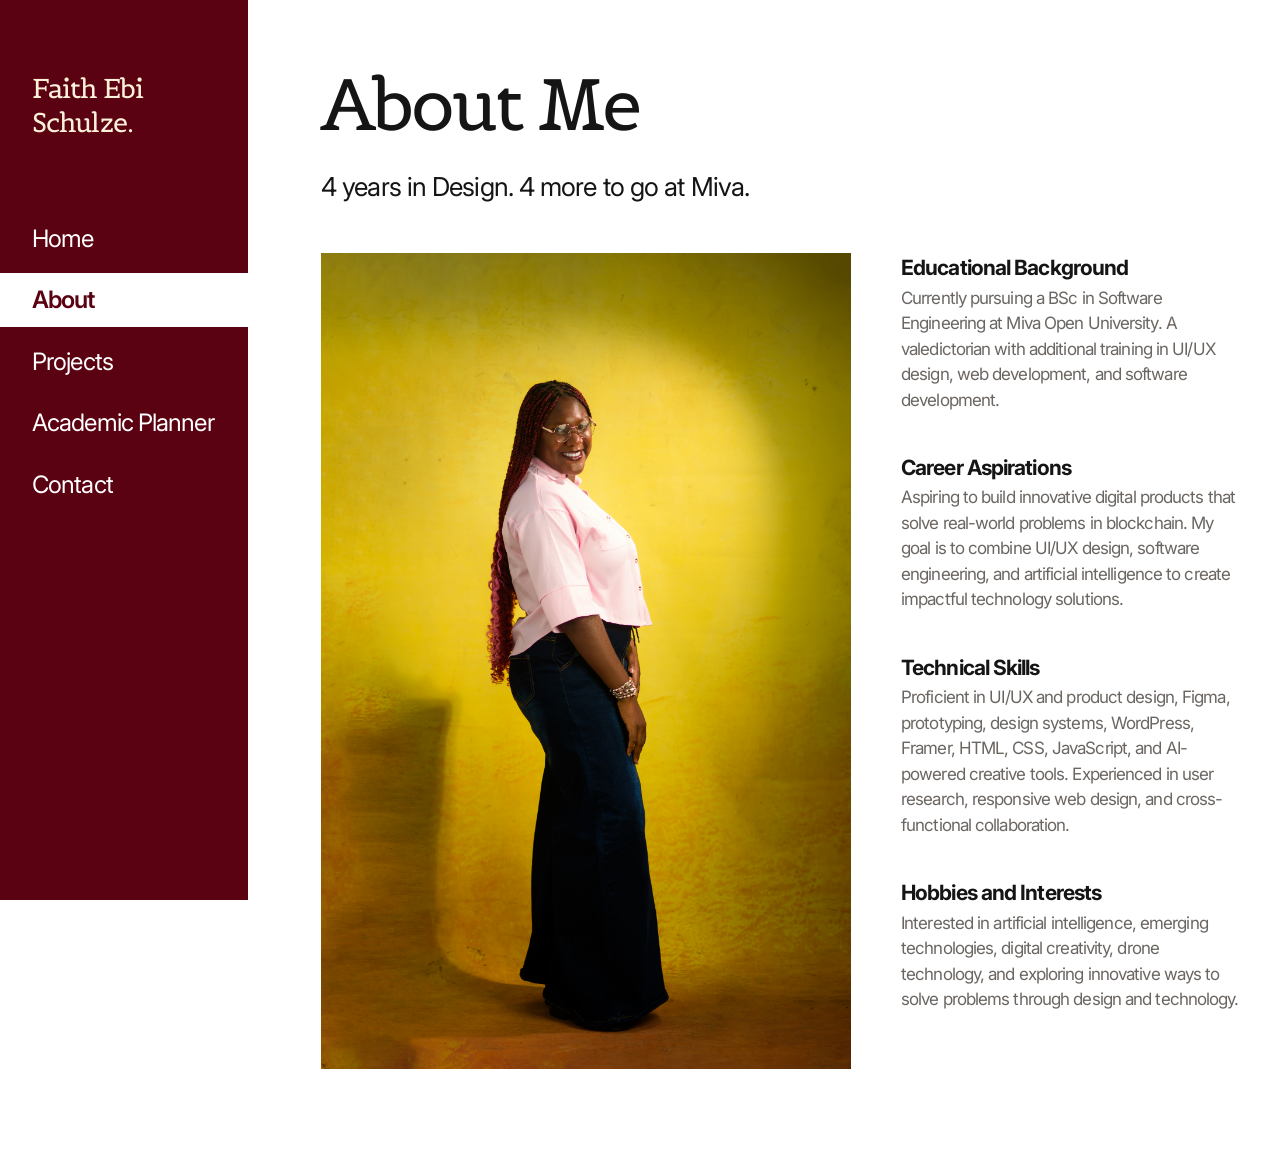
==== about.html @ 4c9703ba "Add files via upload" ====
<!DOCTYPE html>
<html lang="en">
<head>
    <meta charset="UTF-8">
    <meta name="viewport" content="width=device-width, initial-scale=1.0">
    <meta name="description" content="My student portfolio and academic projects">
    <title>Faith Schulze | UI/UX Designer</title>
    <link rel="preconnect" href="https://fonts.googleapis.com">
    <link rel="preconnect" href="https://fonts.gstatic.com" crossorigin>
    <link href="https://fonts.googleapis.com/css2?family=Inter:wght@400;500;600;700&display=swap" rel="stylesheet">
    <link rel="stylesheet" href="style.css">
    <script src="script.js" defer></script>
    <link rel="preconnect" href="https://fonts.googleapis.com">
<link rel="preconnect" href="https://fonts.gstatic.com" crossorigin>
<link href="https://fonts.googleapis.com/css2?family=Belgrano&display=swap" rel="stylesheet">
</head>
<body>
    <header class="site-header">
        <a class="logo" href="index.html">Faith Ebi Schulze.</a>

        <nav aria-label="Main navigation">
            <ul class="nav-links">
                <li><a href="index.html">Home</a></li>
                <li><a href="about.html">About</a></li>
                <li><a href="projects.html">Projects</a></li>
                <li><a href="academicplanner.html">Academic Planner</a></li>
                <li><a href="contact.html">Contact</a></li>
            </ul>
        </nav>
    </header>

   <main>
    <section class="hero">
        <h1>About Me</h1>

        <p class="role">
            4 years in Design. 4 more to go at Miva.
        </p>    
    </section>
     <section class="about-content">
            <div class="about-image">
                <img
                    src="MAV_1252.jpg.jpeg"
                    alt="Faith Ebi Schulze standing against a yellow background"
                >
            </div>

            <div class="about-details">
                <article class="about-item">
                    <h2>Educational Background</h2>
                    <p>
                        Currently pursuing a BSc in Software Engineering
                        at Miva Open University. A valedictorian with
                        additional training in UI/UX design, web
                        development, and software development.
                    </p>
                </article>

                <article class="about-item">
                    <h2>Career Aspirations</h2>
                    <p>
                        Aspiring to build innovative digital products
                        that solve real-world problems in blockchain.
                        My goal is to combine UI/UX design, software
                        engineering, and artificial intelligence to
                        create impactful technology solutions.
                    </p>
                </article>

                <article class="about-item">
                    <h2>Technical Skills</h2>
                    <p>
                        Proficient in UI/UX and product design, Figma,
                        prototyping, design systems, WordPress, Framer,
                        HTML, CSS, JavaScript, and AI-powered creative
                        tools. Experienced in user research, responsive
                        web design, and cross-functional collaboration.
                    </p>
                </article>

                <article class="about-item">
                    <h2>Hobbies and Interests</h2>
                    <p>
                        Interested in artificial intelligence, emerging
                        technologies, digital creativity, drone
                        technology, and exploring innovative ways to
                        solve problems through design and technology.
                    </p>
                </article>
            </div>
        </section>
    </main>

</body>
</html>
</main>
</body>
</html>
---- style.css ----
* {
    box-sizing: border-box;
    margin: 0;
    padding: 0;
}

:root {
    --burgundy: #5B0212;
    --white: #ffffff;
    --text: #151515;
    --muted: #454545;
    --logo: #FBF1D9;
}

body {
    font-family: "Inter", sans-serif;
    letter-spacing: -0.9px;
    color: var(--text);
    background: var(--white);
    line-height: 1.6;
}

a {
    color: inherit;
    text-decoration: none;
}

.site-header {
    position: fixed;
    inset: 0 auto 0 0;
    width: 248px;
    height: 100vh;
    background: var(--burgundy);
    color: var(--logo);
    z-index: 10;
}

.logo {
    display: block;
    padding: 72px 32px;
    font-family: "Belgrano", serif;
    font-size: 27px;
    font-weight: 400;
    line-height: 1.25;
    max-width: 220px;
}

.nav-links {
    list-style: none;
}

.nav-links a {
    display: block;
    padding: 10px 32px;
    margin-bottom: 8px;
    font-size: 24px;
    line-height: 1.4;
    transition: background 0.2s ease, color 0.2s ease;
    color: var(--white);
}

.nav-links a:hover,
.nav-links a:focus-visible {
    background: #ffffff;
    color: var(--text);
}

.nav-links a.active {
    background: var(--white);
    color: var(--burgundy);
    font-weight: 600;
}

main {
        margin-left: 248px;
    padding: 64px 40px 40px 73px;
}

h1 {
    font-family:"Belgrano", serif;
    font-size: 72px;
    line-height: 1.15;
    letter-spacing: -3px;
    margin-bottom: 22px;
    font-weight: 400;
}

.hero .role {
    font-size: 26px;
    line-height: 1.4;
    margin-bottom: 16px;
}

.hero .intro-text {
    font-size:18px;
    line-height: 1.55;
    margin-bottom: 18px;
    color: var(--muted);
}

.hero-image img {
    display: block;
    width: 100%;
    height: auto;
    max-height: 466px;
    object-fit: cover;
    object-position: center 15%;
}

section {
    margin-bottom: 48px;
}

h2 {
    font-family: inherit;
    font-size: 2.5rem;
    margin-bottom: 16px;
}

.project-card p {
    font-size: 1.1rem;      
    line-height: 1.5;
    letter-spacing: 0px;
    color: var(--muted);
}


.store-link {
    display: inline-block;
    align-items: flex-start;
    gap: 10px;
    background: #000000;
    color: #ffffff;
    padding: 6px 12px;
    border: 1px solid #777;
    border-radius: 6px;
    text-decoration: none;
    margin-top: 16px;
    transition: background 0.2s ease;
    margin-top: auto
}

.store-link:hover {
    background: #292929;
}

.store-link img {
    width: 30px;
    height: 30px;
    object-fit: contain;
}

.store-link span {
    display: flex;
    flex-direction: column;
    font-family: Arial, sans-serif;
    font-size: 17px;
    font-weight: 600;
    line-height: 1.1;
}

.store-link small {
    font-size: 9px;
    font-weight: 400;
    letter-spacing: 0.5px;
}

.project-link {
    display: inline-block;
    padding: 10px 16px;
    background: #000;
    color: #fff;
    text-decoration: none;
    border-radius: 6px;
    font-weight: 600;
    margin-top: 16px;
    transition: background 0.3s ease;
    align-self: flex-start;
    gap: 10px;
}

.project-link:hover {
    background: #5b0012;
}
@media (max-width: 900px) {
    .site-header {
        position: static;
        width: 100%;
        height: auto;
    }

    .logo {
        padding: 20px 24px;
        max-width: none;
        font-size: 1.6rem;
    }

    .nav-links {
        display: flex;
        flex-wrap: wrap;
        padding: 0 0px 0px;
        gap: 4px;
    }

    .nav-links a {
        font-size: 1rem;
        padding: 8px 12px;
        margin: 0;
    }

    main {
        margin-left: 0;
        padding: 42px 6%;
    }

    .hero h1 {
        letter-spacing: -1px;
    }

    .hero-image img {
        max-height: 400px;
        object-position: center 2%;
    }

    
}

/* ABOUT PAGE */

.about-main {
    margin-left: 248px;
    padding: 64px 40px 60px 67px;
}

.about-heading {
    margin-bottom: 66px;
}

/*.about-heading h1 {
    font-family: Georgia, "Times New Roman", serif;
    font-size: 76px;
    font-weight: 400;
    line-height: 1.15;
    letter-spacing: -2px;
    margin-bottom: 28px;
}*/

.about-heading > p {
    font-size: 28px;
    line-height: 1.4;
}

.about-content {
    display: grid;
    grid-template-columns: minmax(0, 530px) minmax(0, 1fr);
    gap: 50px;
    align-items: start;
}

.about-image img {
    display: block;
    width: 100%;
    height: min-content;
    object-fit: cover;
    object-position: center;
}

.about-details {
    display: flex;
    flex-direction: column;
    gap: 40px;
}

.about-item h2 {
    
    font-size: 21px;
    font-weight: 700;
    line-height: 1.4;
    margin-bottom: 3px;
}

.about-item p {
    font-size: 17px;
    line-height: 1.5;
    color: #6b6662;
}

/* ABOUT PAGE: MOBILE AND TABLET */

@media (max-width: 1100px) {
    .about-main {
        padding: 40px 30px;
    }

    .about-content {
        grid-template-columns: minmax(0, 0.9fr) minmax(0, 1fr);
        gap: 30px;
    }

    .about-image img {
        height: 480px;
    }

    .about-details {
        gap: 28px;
    }
}

@media (max-width: 900px) {
    .about-main {
        margin-left: 0;
        padding: 32px 6%;
    }

    .about-heading {
        margin-bottom: 36px;
    }

    .about-heading h1 {
        font-size: 52px;
    }

    .about-heading > p {
        font-size: 21px;
    }

    .about-content {
        grid-template-columns: 1fr;
        gap: 32px;
    }

    .about-image img {
        height: auto;
        max-height: 600px;
        object-fit: cover;
    }

    .about-details {
        gap: 26px;
    }
}

/* PROJECTS PAGE */

.projects-main {
    margin-left: 248px;
    padding: 54px 40px 50px 54px;
}

.projects-heading {
    margin-bottom: 52px;
}

/*.projects-heading h1 {
    font-family: Georgia, "Times New Roman", serif;
    font-size: 60px;
    font-weight: 400;
    line-height: 1.2;
    letter-spacing: -2px;
    margin-bottom: 22px;
}*/

.projects-heading p {
    font-size: 23px;
    line-height: 1.45;
    max-width: 950px;
}

.projects-grid {
    display: grid;
    grid-template-columns: repeat(3, minmax(0, 1fr));
    gap: 20px 14px;
}

.project-card {
    background: #e9e4dc;
    overflow: hidden;
    min-width: 0;
}

.project-card > img {
    display: block;
    width: 100%;
    height: 290px;
    object-fit: cover;
}

.project-info {
    padding: 25px 14px 16px;
    min-height: 206px;
}

.project-title {
    display: flex;
    justify-content: space-between;
    align-items: center;
    gap: 10px;
    margin-bottom: 0px;
}

.project-title h2 {
    font-family: "Inter", sans-serif;
    font-size: 21px;
    font-weight: 700;
    margin: 0;
}

.project-title > a {
    font-size: 24px;
    font-weight: 700;
    transition: transform 0.2s ease;
}

.project-title > a:hover {
    transform: translateX(5px);
}

.project-info > p {
    color: #69645f;
    font-size: 14px;
    margin-bottom: 15px;
}

.project-tags {
    display: flex;
    flex-wrap: wrap;
    gap: 8px;
    font-size: 12px;
    font-weight: 600;
}

.project-tags span {
    background: #f8f6f3;
    color: #5f5a55;
    padding: 4px 10px;
    border-radius: 20px;
    font-size: 11px;
}


.store-link {
    display: inline-flex;
    align-items: center;
    justify-content: flex-start;
    gap: 9px;
    background: #000;
    color: #fff;
    padding: 6px 12px;
    border: 1px solid #777;
    border-radius: 6px;
    text-decoration: none;
    margin-top: 16px;
}

.store-link img {
    width: 30px;
    height: 30px;
    object-fit: contain;
    flex-shrink: 0;
}

.store-text {
    display: flex;
    flex-direction: column;
    font-family: "Play", sans-serif;
    font-size: 17px;
    font-weight: 600;
    line-height: 1.15;
    white-space: nowrap;
}

.store-text small {
    font-size: 9px;
    font-weight: 400;
    letter-spacing: 0.5px;
}

/* PROJECTS PAGE RESPONSIVENESS */

@media (max-width: 1100px) {
    .projects-main {
        padding: 40px 30px;
    }

    .projects-grid {
        grid-template-columns: repeat(2, minmax(0, 1fr));
    }
}

@media (max-width: 900px) {
    .projects-main {
        margin-left: 0;
        padding: 32px 6%;
    }

    .projects-heading h1 {
        font-size: 48px;
    }

    .projects-heading p {
        font-size: 18px;
    }

    .projects-grid {
        grid-template-columns: 1fr;
        gap: 24px;
    }

    .project-card > img {
        height: auto;
        aspect-ratio: 1.1 / 1;
    }
}

/*override the global heading size for smaller screens:*/
@media (max-width: 900px) {
    h1 {
        font-size: 48px;
        letter-spacing: -1px;
    }

    .logo {
        padding: 20px 24px;
        font-size: 24px;
        max-width: none;
    }
}


/* ACADEMIC PLANNER PAGE */

.planner-main {
    margin-left: 248px;
    padding: 64px 40px 50px 73px;
}

.planner-heading {
    margin-bottom: 70px;
}

.planner-heading p {
    font-size: 28px;
    line-height: 1.4;
}

.planner-content {
    display: grid;
    grid-template-columns: minmax(0, 1fr) minmax(0, 1.1fr);
    gap: 55px;
    align-items: stretch;
    min-height: 470px;
}

/* TASK INPUT AREA */

.task-form {
    display: flex;
    flex-direction: column;
    min-width: 0;
}

.task-form label {
    font-size: 22px;
    font-weight: 700;
    margin-bottom: 24px;
}

.task-input-wrapper {
    display: flex;
    align-items: center;
    gap: 12px;
    margin-bottom: auto;
}

.plus-icon {
    font-size: 38px;
    font-weight: 300;
    color: #6b6662;
    line-height: 1;
}

.task-input-wrapper input {
    width: 100%;
    border: none;
    outline: none;
    background: transparent;
    font-size: 18px;
    font-style: italic;
    padding: 10px 0;
    color: #171717;
}

.task-input-wrapper input::placeholder {
    color: #77716c;
    opacity: 1;
}

.task-input-wrapper input:focus {
    border-bottom: 1px solid #77716c;
}

.add-task-btn {
    width: 100%;
    height: 64px;
    border: none;
    background: #171717;
    color: #ffffff;
    font-size: 18px;
    font-weight: 600;
    cursor: pointer;
    transition: background 0.2s ease;
}

.add-task-btn:hover {
    background: #5b0010;
}

/* TASK DISPLAY PANEL */

.task-panel {
    background: #f5f2ef;
    padding: 36px;
    min-width: 0;
    min-height: 470px;
}

.task-panel h2 {
    font-size: 23px;
    font-weight: 700;
    margin-bottom: 40px;
    color: #151515;
}

.task-list {
    display: flex;
    flex-direction: column;
    gap: 14px;
    
}

.empty-message {
    display: flex;
    justify-content: center;
    align-items: center;
    min-height: 300px;
    color: #6b6662;
    font-size: 18px;
}

/* INDIVIDUAL TASK */

.task-item {
    display: flex;
    align-items: center;
    gap: 12px;
    min-width: 0;
}

.task-item input[type="checkbox"] {
    width: 27px;
    height: 27px;
    flex-shrink: 0;
    accent-color: #171717;
    cursor: pointer;
}

.task-name {
    flex: 1;
    min-width: 0;
    overflow-wrap: anywhere;
    font-size: 18px;
    color: #6b6662;
}

.task-item.completed .task-name {
    text-decoration: line-through;
    opacity: 0.55;
}

.delete-task {
    border: none;
    background: transparent;
    color: #e00000;
    font-size: 25px;
    cursor: pointer;
    padding: 0 4px;
    line-height: 1;
}

.delete-task:hover {
    color: #990000;
}

/* RESPONSIVE LAYOUT */

@media (max-width: 1100px) {
    .planner-main {
        padding: 40px 30px;
    }

    .planner-content {
        gap: 30px;
    }

    .task-panel {
        padding: 25px;
    }
}

@media (max-width: 900px) {
    .planner-main {
        margin-left: 0;
        padding: 32px 6%;
    }

    .planner-heading {
        margin-bottom: 40px;
    }

    .planner-heading p {
        font-size: 20px;
    }

    .planner-content {
        grid-template-columns: 1fr;
        gap: 35px;
    }

    .task-form {
        min-height: 250px;
    }

    .task-panel {
        min-height: 350px;
    }

    .empty-message {
        min-height: 200px;
    }
}
.delete-task {
    border: none;
    background: transparent;
    color: #e00000;
    font-size: 20px;
    cursor: pointer;
    padding: 5px;
    transition: color 0.2s ease, transform 0.2s ease;
}

.delete-task:hover {
    color: #990000;
    transform: scale(1.1);
}

/* CONTACT PAGE */

.contact-main {
    margin-left: 268px;
    padding: 65px 5% 60px;
}

.contact-heading {
    margin-bottom: 68px;
}

.contact-heading p {
    font-size: 28px;
    line-height: 1.4;
}

.contact-content {
    display: grid;
    grid-template-columns: minmax(0, 1.35fr) minmax(220px, 0.65fr);
    gap: 70px;
    align-items: start;
}

/* FORM CONTAINER */

.contact-form-container {
    background: #f5f2ef;
    padding: 35px;
    min-height: 570px;
}

#contactForm {
    display: flex;
    flex-direction: column;
    gap: 25px;
}

.form-group {
    display: flex;
    flex-direction: column;
    gap: 7px;
}

.form-group label {
    font-size: 15px;
    font-weight: 500;
    color: #171717;
}

.form-group input,
.form-group textarea {
    width: 100%;
    border: none;
    outline: none;
    background: #ffffff;
    padding: 18px;
    font-family: Arial, Helvetica, sans-serif;
    font-size: 15px;
    color: #171717;
}

.form-group input {
    height: 61px;
}

.form-group textarea {
    height: 150px;
    resize: vertical;
}

.form-group input::placeholder,
.form-group textarea::placeholder {
    color: #9aa7ba;
    opacity: 1;
}

.form-group input:focus,
.form-group textarea:focus {
    outline: 1px solid #6b0013;
}

.error-message {
    color: #d00000;
    font-size: 13px;
    min-height: 0;
}

.submit-btn {
    width: 100%;
    height: 60px;
    border: none;
    background: #171717;
    color: #ffffff;
    font-size: 17px;
    font-weight: 600;
    cursor: pointer;
    transition: background 0.2s ease;
}

.submit-btn:hover {
    background: #5b0010;
}

/* CONTACT DETAILS */

.contact-info {
    padding-top: 35px;
}

.contact-detail {
    margin-bottom: 45px;
}

.contact-detail h2 {
    font-family: Arial, Helvetica, sans-serif;
    font-size: 22px;
    margin-bottom: 7px;
}

.contact-detail a {
    color: #6b6662;
    font-size: 18px;
    text-decoration: none;
}

.contact-detail a:hover {
    color: #5b0010;
}

/* SOCIAL MEDIA */

.social-links {
    display: flex;
    align-items: center;
    gap: 27px;
    margin-top: 40px;
}

.social-links a {
    color: #6b6662;
    font-size: 25px;
    transition: color 0.2s ease, transform 0.2s ease;
}

.social-links a:hover {
    color: #5b0010;
    transform: translateY(-3px);
}

/* SUCCESS MESSAGE */

.success-message {
    display: flex;
    align-items: center;
    justify-content: center;
    text-align: center;
}

.success-message h2 {
    font-family: Arial, Helvetica, sans-serif;
    font-size: 22px;
    margin-bottom: 12px;
}

.success-message p {
    color: #6b6662;
    font-size: 16px;
}

/* RESPONSIVE */

@media (max-width: 1100px) {
    .contact-main {
        padding: 45px 4%;
    }

    .contact-content {
        gap: 35px;
    }

    .contact-form-container {
        padding: 25px;
    }
}

@media (max-width: 900px) {
    .contact-main {
        margin-left: 0;
        padding: 35px 6%;
    }

    .contact-heading {
        margin-bottom: 40px;
    }

    .contact-heading p {
        font-size: 20px;
    }

    .contact-content {
        grid-template-columns: 1fr;
        gap: 35px;
    }

    .contact-info {
        padding-top: 0;
    }

    .contact-form-container {
        min-height: auto;
    }
}
.success-message[hidden] {
    display: none;
}

/* Horizontal Nav Scroll*/

@media (max-width: 768px) {

    .sidebar nav {
        width: 100%;
        overflow-x: auto;
        overflow-y: hidden;
        -webkit-overflow-scrolling: touch;
    }

    .nav-links {
        display: flex;
        flex-wrap: nowrap;
        width: max-content;
        min-width: 100%;
        gap: 0;
    }

    .nav-links li {
        flex: 0 0 auto;
        padding-bottom: 0px;
    }

    .nav-links a {
        display: block;
        white-space: nowrap;
        padding: 18px 24px;
        text-align: center;
    }

    /* Hide scrollbar but keep scrolling functional */
    .sidebar nav::-webkit-scrollbar {
        display: none;
    }

    .sidebar nav {
        scrollbar-width: none;
    }

    .logo {
        display: flex;
        justify-content: center;
        align-items: center;
        width: 100%;
        text-align: center;
        margin: 0 auto;
    }

     .hero-image img {
        max-height: 200px;
        object-position: center 5%;
    }

}
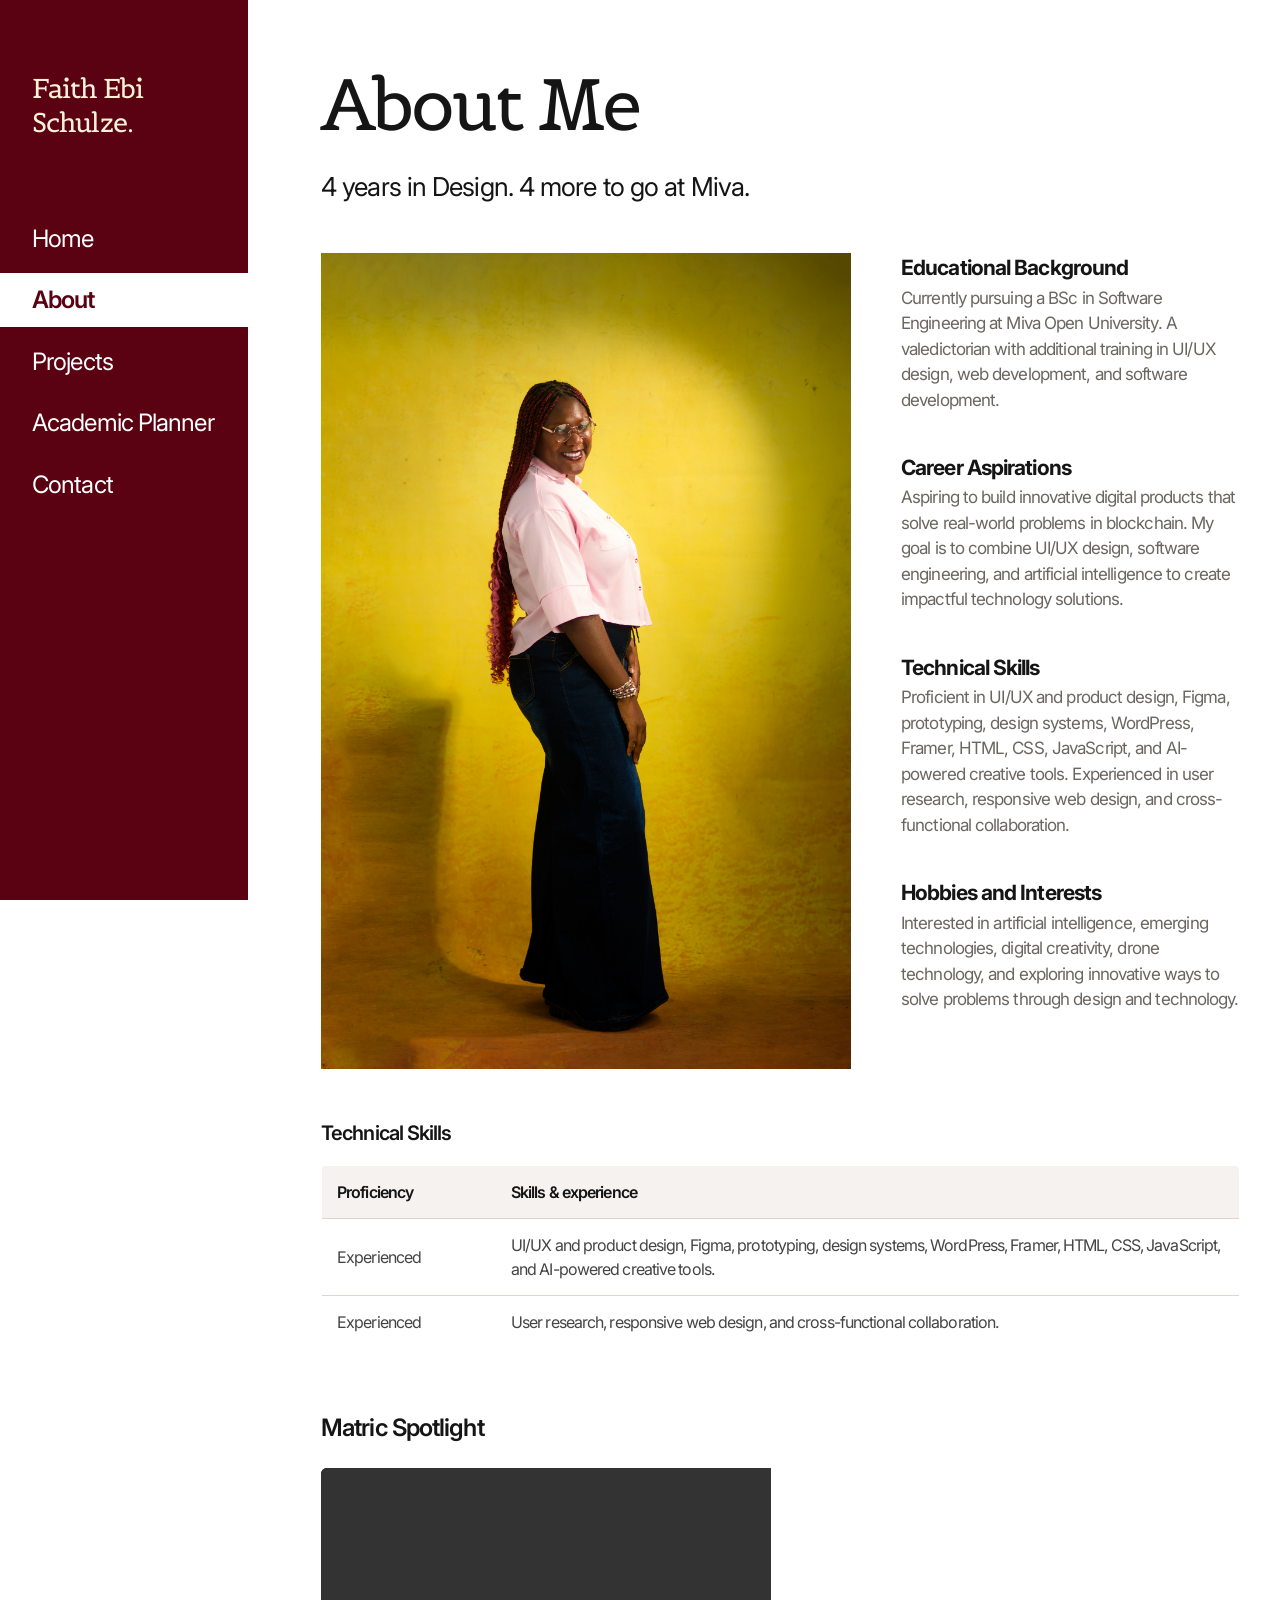
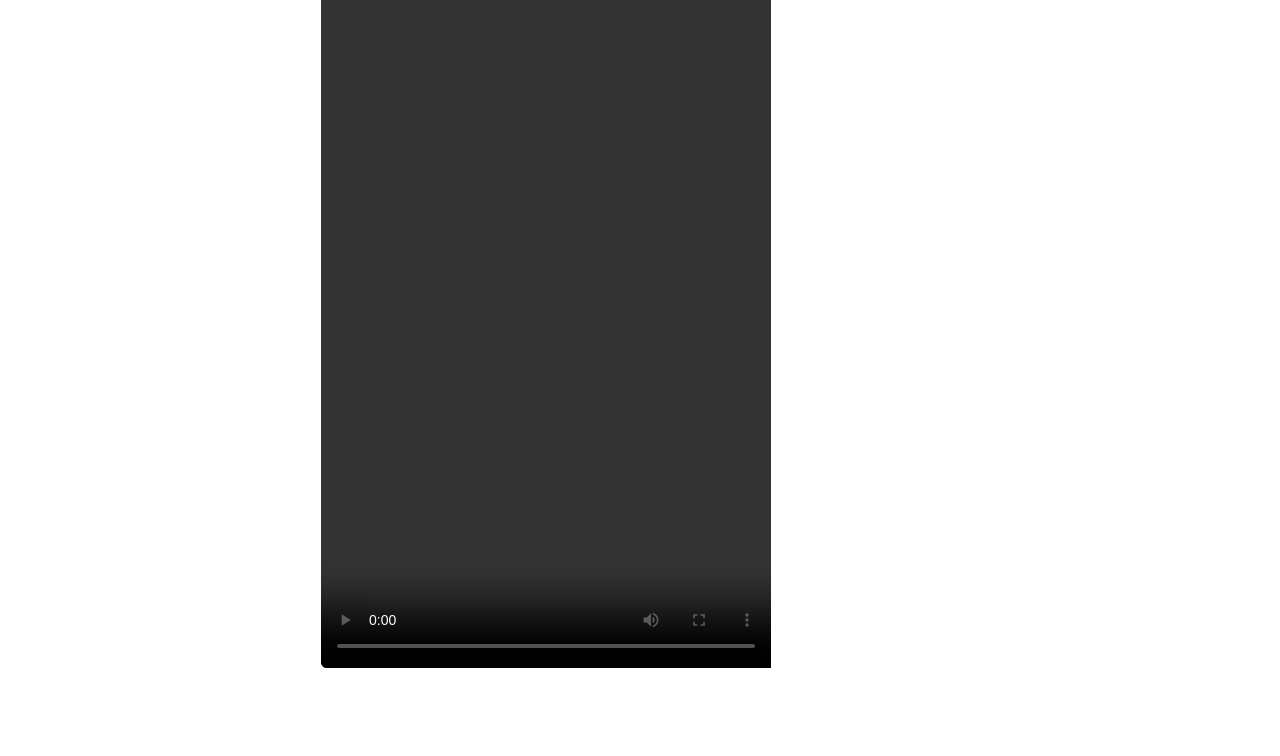
==== commit 1a9ec32c: "Add files via upload" ====
--- a/about.html
+++ b/about.html
@@ -6,6 +6,7 @@
     <meta name="viewport" content="width=device-width, initial-scale=1.0">
     <meta name="description" content="My student portfolio and academic projects">
     <title>Faith Schulze | UI/UX Designer</title>
+    <link rel="icon" type="image/png" href="favicon.png">
     <link rel="preconnect" href="https://fonts.googleapis.com">
     <link rel="preconnect" href="https://fonts.gstatic.com" crossorigin>
     <link href="https://fonts.googleapis.com/css2?family=Inter:wght@400;500;600;700&display=swap" rel="stylesheet">
@@ -90,7 +91,52 @@
                 </article>
             </div>
         </section>
-    </main>
+        <!-- Technical Skills -->
+<section class="technical-skills">
+    <h2>Technical Skills</h2>
+
+    <table class="skills-table">
+        <thead>
+            <tr>
+                <th>Proficiency</th>
+                <th>Skills &amp; experience</th>
+            </tr>
+        </thead>
+
+        <tbody>
+            <tr>
+                <td>Experienced</td>
+                <td>
+                    UI/UX and product design, Figma, prototyping,
+                    design systems, WordPress, Framer, HTML, CSS,
+                    JavaScript, and AI-powered creative tools.
+                </td>
+            </tr>
+
+            <tr>
+                <td>Experienced</td>
+                <td>
+                    User research, responsive web design,
+                    and cross-functional collaboration.
+                </td>
+            </tr>
+        </tbody>
+    </table>
+</section>
+
+<!-- Matric Spotlight -->
+<section class="matric-spotlight">
+    <h2>Matric Spotlight</h2>
+
+    <div class="spotlight-video">
+        <video controls>
+            <source src="reelsvideo.io_1794330294280.mp4" type="video/mp4">
+            Your browser does not support the video element.
+        </video>
+    </div>
+</section>
+
+ </main>
 
 </body>
 </html>
--- a/style.css
+++ b/style.css
@@ -11,6 +11,19 @@
     --text: #151515;
     --muted: #454545;
     --logo: #FBF1D9;
+}
+
+
+html, body {
+    width: 100%;
+    max-width: 100%;
+    margin: 0;
+    overflow-x: hidden;
+}
+
+img {
+    max-width: 100%;
+    height: auto;
 }
 
 body {
@@ -757,7 +770,7 @@
 /* CONTACT PAGE */
 
 .contact-main {
-    margin-left: 268px;
+    margin-left: 248px;
     padding: 65px 5% 60px;
 }
 
@@ -971,14 +984,36 @@
 }
 
 /* Horizontal Nav Scroll*/
+/* HORIZONTAL NAVIGATION SCROLL */
 
 @media (max-width: 768px) {
 
-    .sidebar nav {
+    .site-header {
         width: 100%;
+        position: static;
+        height: auto;
+    }
+
+    .logo {
+        display: flex;
+        justify-content: center;
+        align-items: center;
+        width: 100%;
+        text-align: center;
+        padding: 20px 24px;
+        max-width: none;
+    }
+
+    .site-header nav {
+        width: 100%;
+        max-width: 100%;
         overflow-x: auto;
         overflow-y: hidden;
-        -webkit-overflow-scrolling: touch;
+        scrollbar-width: none;
+    }
+
+    .site-header nav::-webkit-scrollbar {
+        height: 5px;
     }
 
     .nav-links {
@@ -991,37 +1026,131 @@
 
     .nav-links li {
         flex: 0 0 auto;
-        padding-bottom: 0px;
     }
 
     .nav-links a {
         display: block;
         white-space: nowrap;
-        padding: 18px 24px;
+        padding: 14px 20px;
+        margin: 0;
         text-align: center;
     }
 
-    /* Hide scrollbar but keep scrolling functional */
-    .sidebar nav::-webkit-scrollbar {
-        display: none;
-    }
-
-    .sidebar nav {
-        scrollbar-width: none;
-    }
-
-    .logo {
-        display: flex;
-        justify-content: center;
-        align-items: center;
+    main,
+    .about-main,
+    .projects-main,
+    .planner-main,
+    .contact-main {
         width: 100%;
-        text-align: center;
-        margin: 0 auto;
-    }
-
-     .hero-image img {
+        max-width: 100%;
+        margin-left: 0;
+        padding: 25px 6%;
+    }
+
+    h1 {
+        font-size: 48px;
+        letter-spacing: -1px;
+        overflow-wrap: break-word;
+    }
+
+    .hero-image img {
         max-height: 200px;
         object-position: center 5%;
     }
-
-}
+}
+
+/* TECHNICAL SKILLS */
+.technical-skills {
+    width: 100%;
+    margin-top: 45px;
+}
+
+.technical-skills h2 {
+    font-size: 20px;
+    font-weight: 600;
+    margin-bottom: 16px;
+}
+
+.skills-table {
+    width: 100%;
+    border-collapse: collapse;
+    border: 1px solid #ddd5d1;
+    border-radius: 5px;
+    overflow: hidden;
+    color: var(--muted);
+    font-size: 16px;
+}
+
+.skills-table th,
+.skills-table td {
+    padding: 14px 15px;
+    text-align: left;
+    border-bottom: 1px solid #ddd5d1;
+    line-height: 1.5;
+}
+
+.skills-table th {
+    background-color: #f5f2f0;
+    color: var(--text);
+    font-weight: 600;
+}
+
+.skills-table tr:last-child td {
+    border-bottom: none;
+}
+
+.skills-table th:first-child,
+.skills-table td:first-child {
+    width: 19%;
+}
+
+/* MOBILE */
+@media (max-width: 600px) {
+    .skills-table {
+        font-size: 14px;
+    }
+
+    .skills-table th,
+    .skills-table td {
+        padding: 10px;
+    }
+
+    .skills-table th:first-child,
+    .skills-table td:first-child {
+        width: 30%;
+    }
+}
+/* MATRIC SPOTLIGHT */
+.matric-spotlight {
+    margin-top: 60px;
+    width: 100%;
+}
+
+.matric-spotlight h2 {
+    font-size: 24px;
+    margin-bottom: 20px;
+    font-weight: 600;
+}
+
+.spotlight-video {
+    width: 100%;
+    max-width: 900px;
+    overflow: hidden;
+    border-radius: 6px;
+}
+
+.spotlight-video video {
+    display: block;
+    width: 50%;
+    height: auto;
+    aspect-ratio: 9/16;
+    object-fit: fill;
+    background: #000;
+}
+
+@media (max-width: 600px) {
+
+    .spotlight-video video {
+        width: 100%;
+    }
+}
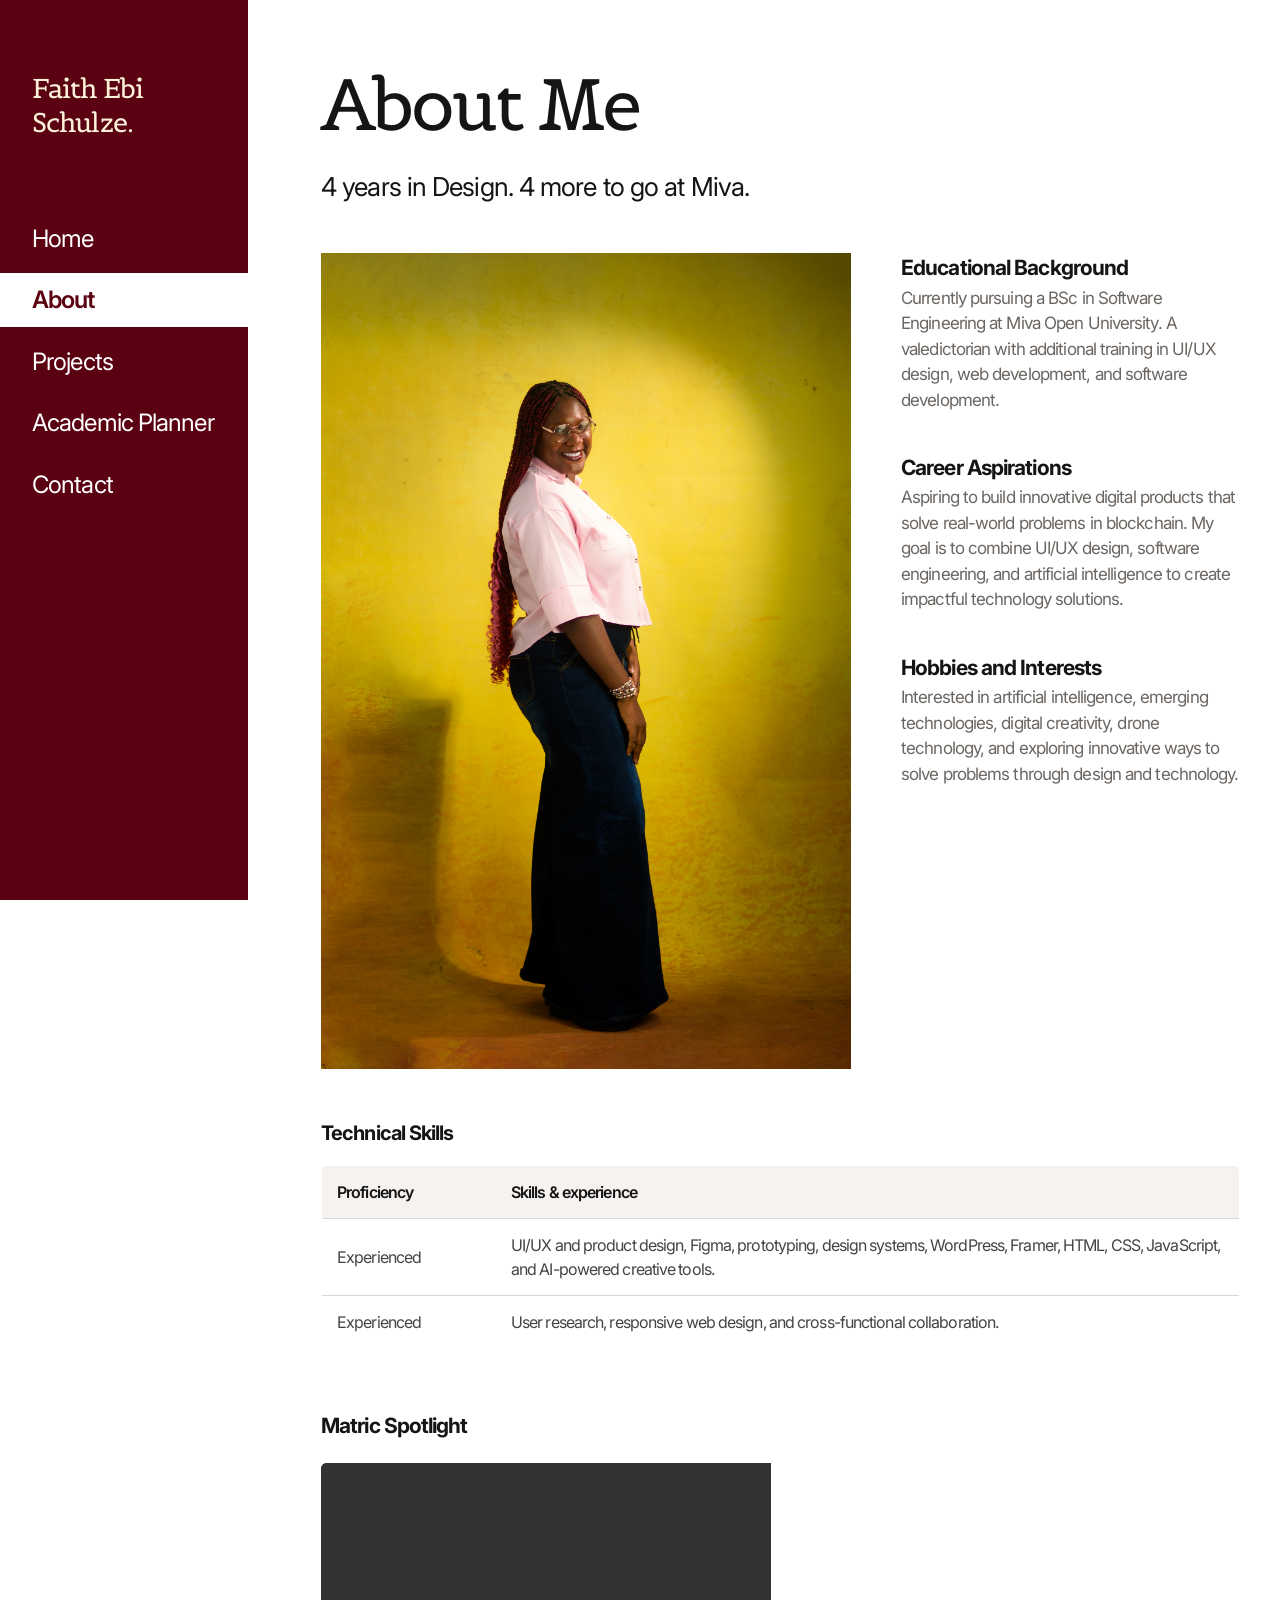
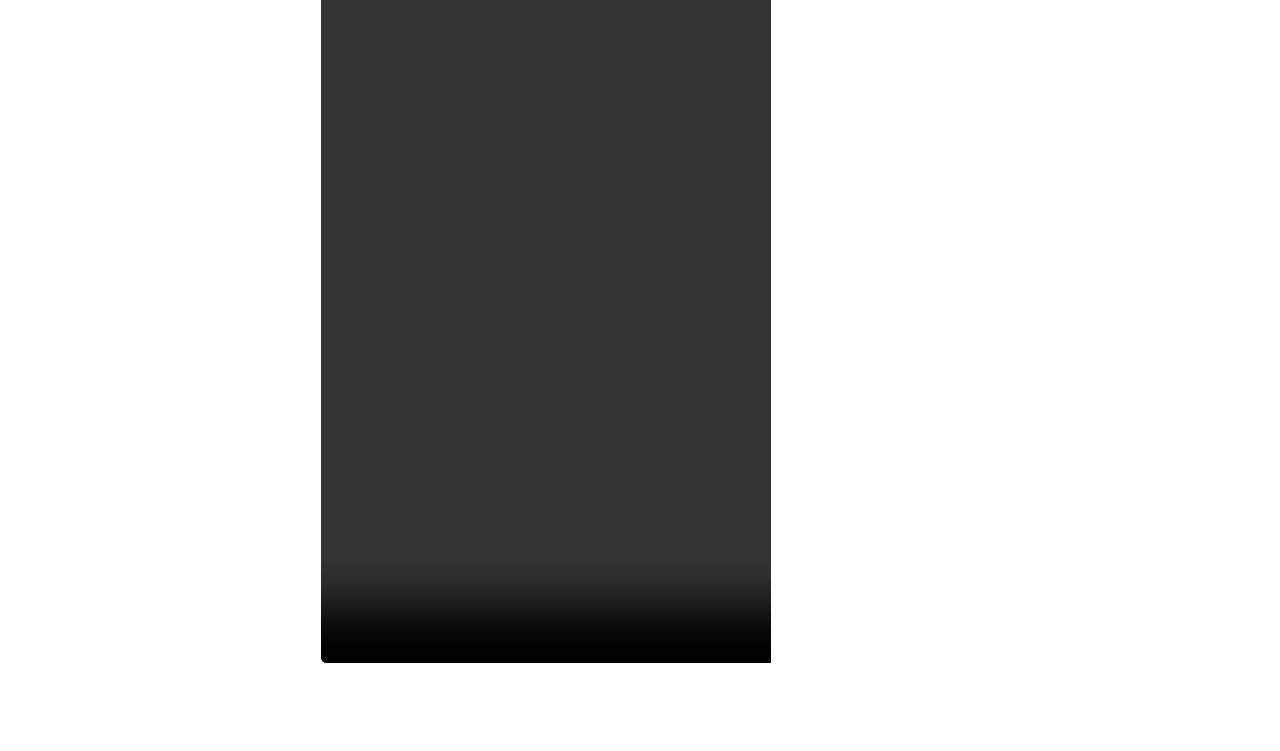
==== commit 92272a15: "Add files via upload" ====
--- a/about.html
+++ b/about.html
@@ -69,7 +69,7 @@
                     </p>
                 </article>
 
-                <article class="about-item">
+               <!-- <article class="about-item">
                     <h2>Technical Skills</h2>
                     <p>
                         Proficient in UI/UX and product design, Figma,
@@ -78,7 +78,7 @@
                         tools. Experienced in user research, responsive
                         web design, and cross-functional collaboration.
                     </p>
-                </article>
+                </article> -->
 
                 <article class="about-item">
                     <h2>Hobbies and Interests</h2>
--- a/style.css
+++ b/style.css
@@ -146,7 +146,6 @@
     background: #000000;
     color: #ffffff;
     padding: 6px 12px;
-    border: 1px solid #777;
     border-radius: 6px;
     text-decoration: none;
     margin-top: 16px;
@@ -155,7 +154,7 @@
 }
 
 .store-link:hover {
-    background: #292929;
+    background: #5b0012;
 }
 
 .store-link img {
@@ -460,7 +459,6 @@
     background: #000;
     color: #fff;
     padding: 6px 12px;
-    border: 1px solid #777;
     border-radius: 6px;
     text-decoration: none;
     margin-top: 16px;
@@ -1067,7 +1065,7 @@
 
 .technical-skills h2 {
     font-size: 20px;
-    font-weight: 600;
+    font-weight: 700;
     margin-bottom: 16px;
 }
 
@@ -1127,9 +1125,9 @@
 }
 
 .matric-spotlight h2 {
-    font-size: 24px;
+    font-size: 21px;
     margin-bottom: 20px;
-    font-weight: 600;
+    font-weight: 700;
 }
 
 .spotlight-video {
